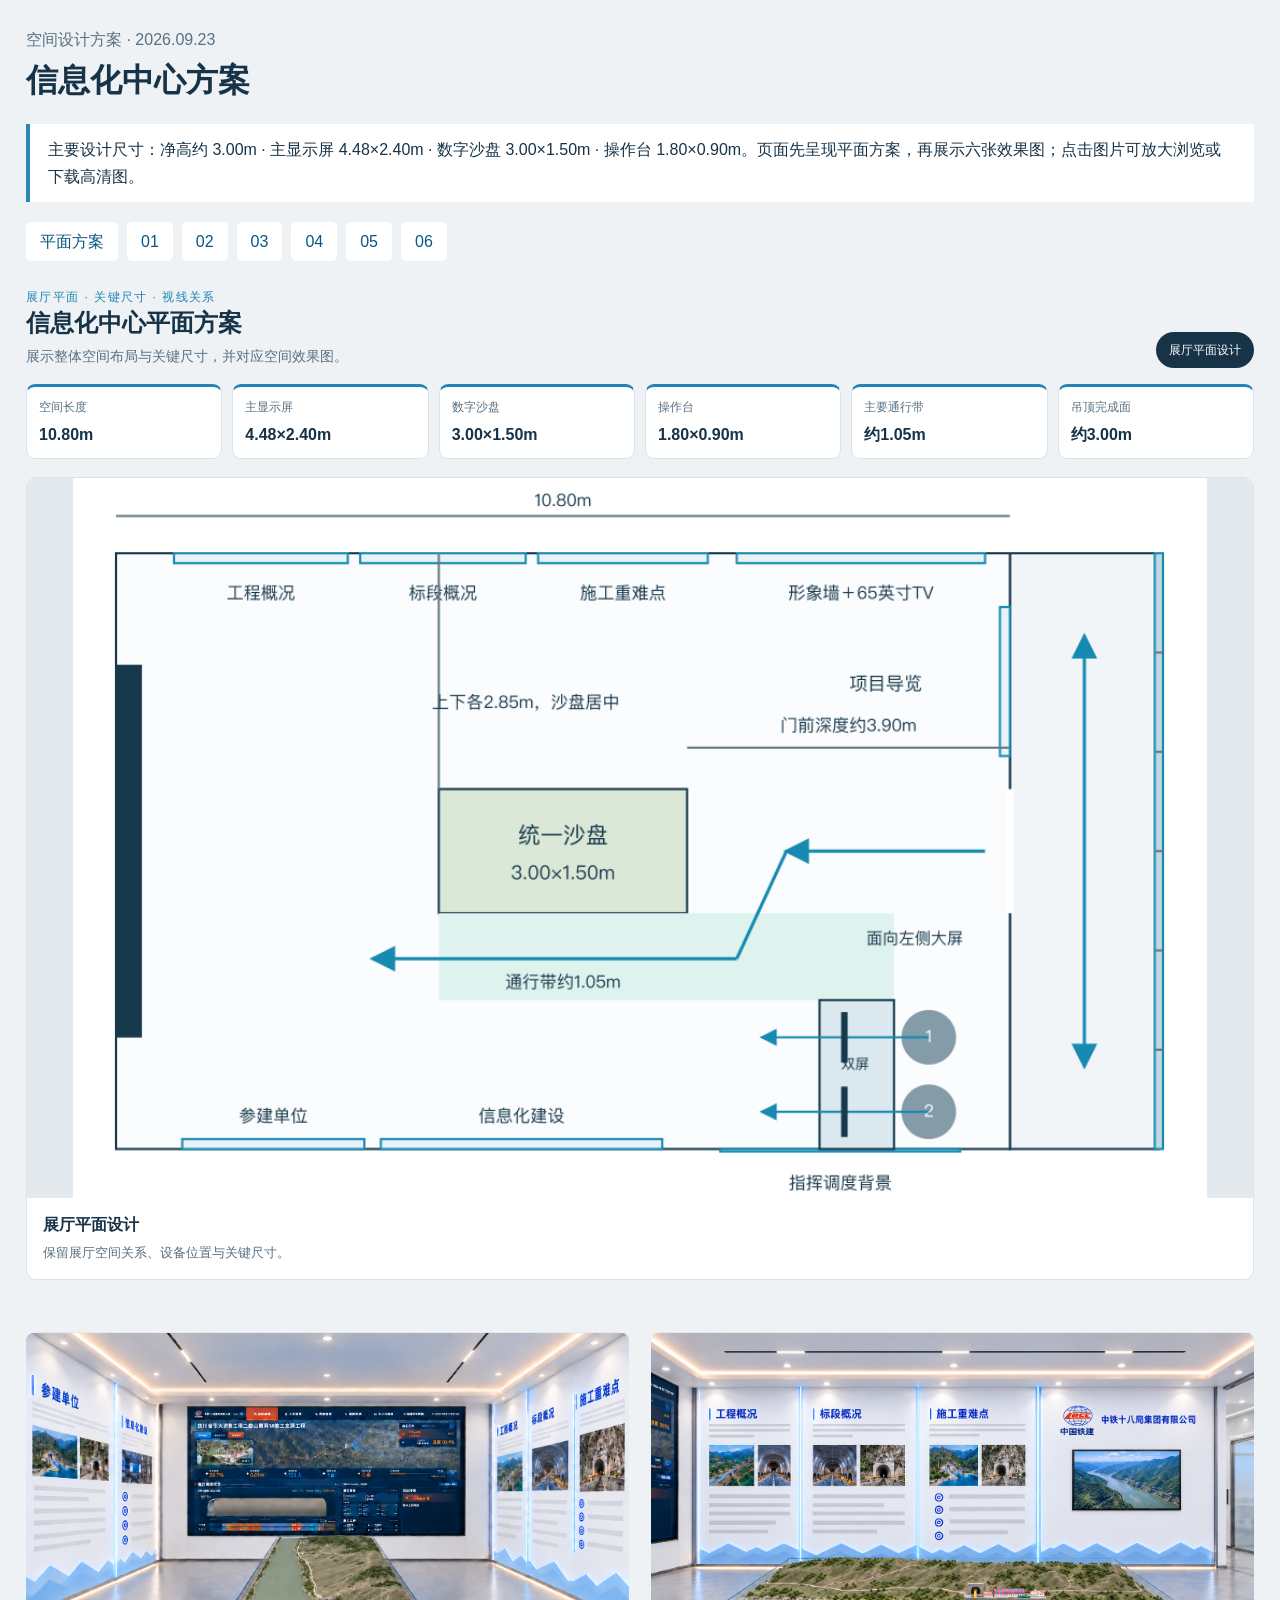
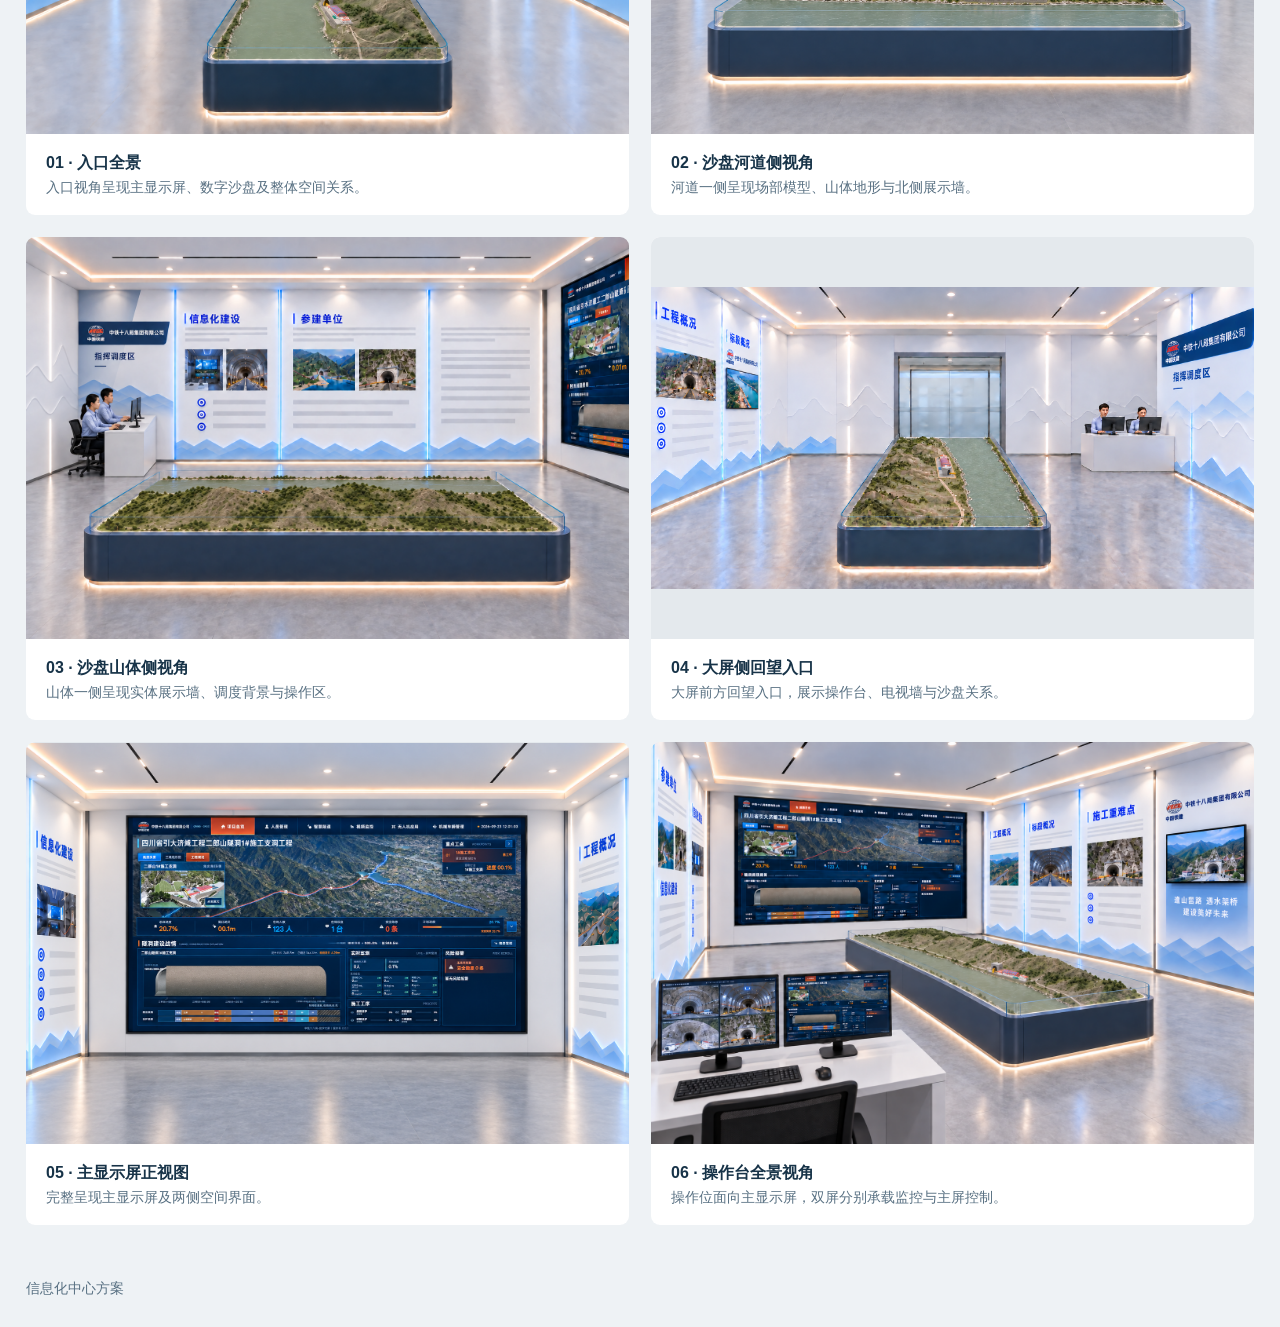
==== YDJM展厅效果图/信息化中心方案_平面图+效果图.html @ d5017b0e "Add YDJM exhibition visual deliverables" ====
<!doctype html>
<html lang="zh-CN">
<meta charset="utf-8">
<meta name="viewport" content="width=device-width,initial-scale=1">
<link rel="icon" href="data:,">
<title>信息化中心方案</title>
<style>*{box-sizing:border-box}body{margin:0;background:#eef2f5;color:#173348;font:16px/1.7 -apple-system,BlinkMacSystemFont,"PingFang SC",sans-serif}header,main,footer{max-width:1500px;margin:auto;padding:26px}h1{font-size:32px;margin:0 0 12px}.meta{color:#587082}.note{background:white;border-left:4px solid #2887b5;padding:12px 18px}nav{display:flex;flex-wrap:wrap;gap:9px;margin-top:20px}nav a{color:#075782;background:white;padding:6px 14px;border-radius:5px;text-decoration:none}main{display:grid;grid-template-columns:1fr 1fr;gap:22px}figure{margin:0;background:white;border-radius:9px;overflow:hidden}img{width:100%;display:block;aspect-ratio:1.5;object-fit:contain;background:#e4e9ed}figcaption{padding:15px 20px}figcaption span{display:block;font-size:14px;color:#587082}footer{font-size:14px;color:#587082}a{color:#075782}@media(max-width:850px){main{grid-template-columns:1fr}header,main,footer{padding:18px}h1{font-size:25px}.title-separator{display:none}.title-suffix{display:block}}</style>
<style>html{scroll-behavior:smooth}.image-open{display:block;width:100%;padding:0;border:0;cursor:zoom-in;background:transparent}.image-open:focus-visible{outline:3px solid #2184b4;outline-offset:-3px}dialog{border:0;padding:16px;background:#102536;color:white;width:96vw;max-width:1700px;max-height:96vh;border-radius:12px}dialog::backdrop{background:#000c}.viewer-tools{display:flex;gap:10px;align-items:center;flex-wrap:wrap;margin-bottom:12px}.viewer-tools button,.viewer-tools a{background:#fff;color:#15364a;border:0;border-radius:5px;padding:8px 14px;cursor:pointer;text-decoration:none;font:inherit}#viewer-title{flex:1}#viewer-image{width:100%;height:auto;max-height:78vh;object-fit:contain;aspect-ratio:auto;background:#102536}@media(max-width:700px){.viewer-tools{font-size:13px}}@media print{dialog,nav{display:none}main{display:block}figure{break-inside:avoid;margin-bottom:24px}}</style>
<header>
<div class="meta">空间设计方案 · 2026.09.23</div>
<h1>信息化中心方案</h1>
<p class="note">主要设计尺寸：净高约 3.00m · 主显示屏 4.48×2.40m · 数字沙盘 3.00×1.50m · 操作台 1.80×0.90m。页面先呈现平面方案，再展示六张效果图；点击图片可放大浏览或下载高清图。</p>
<nav>
<a href="#plan">平面方案</a>
<a href="#v01">01</a>
<a href="#v02">02</a>
<a href="#v03">03</a>
<a href="#v04">04</a>
<a href="#v05">05</a>
<a href="#v06">06</a>
</nav>
</header>
<style>
.plan-section{max-width:1500px;margin:0 auto;padding:0 26px 26px}.plan-intro{display:flex;align-items:flex-end;justify-content:space-between;gap:20px;margin-bottom:16px}.plan-intro h2{margin:0;color:#173348;font-size:24px;line-height:1.25}.plan-intro p{margin:7px 0 0;color:#587082;font-size:14px}.plan-eyebrow{color:#2184b4;font-size:12px;letter-spacing:.12em;text-transform:uppercase}.plan-badge{background:#173348;color:#fff;border-radius:999px;padding:8px 13px;font-size:12px;white-space:nowrap}.plan-specs{display:grid;grid-template-columns:repeat(6,minmax(0,1fr));gap:10px}.plan-spec{background:#fff;border:1px solid #d8e3e9;border-top:3px solid #2184b4;border-radius:9px;padding:10px 12px}.plan-spec strong{display:block;color:#587082;font-size:12px;font-weight:500}.plan-spec span{display:block;margin-top:3px;color:#173348;font-size:16px;font-weight:650}.plan-grid{display:grid;grid-template-columns:1.45fr 1fr;gap:18px;margin-top:18px}.plan-card{background:#fff;border:1px solid #d8e3e9;border-radius:10px;overflow:hidden}.plan-card--main{grid-row:span 2}.plan-card .image-open{background:#f4f8fa}.plan-card img{height:auto;aspect-ratio:auto;object-fit:contain}.plan-card figcaption{padding:13px 16px 15px}.plan-card figcaption b{display:block;color:#173348;font-size:16px}.plan-card figcaption span{display:block;margin-top:4px;color:#587082;font-size:13px}.plan-card--main img{max-height:540px}@media(max-width:1100px){.plan-specs{grid-template-columns:repeat(3,minmax(0,1fr))}.plan-grid{grid-template-columns:1fr 1fr}.plan-card--main{grid-row:auto}}@media(max-width:700px){.plan-section{padding:0 18px 18px}.plan-intro{display:block}.plan-badge{display:inline-block;margin-top:12px}.plan-specs{grid-template-columns:repeat(2,minmax(0,1fr))}.plan-grid{grid-template-columns:1fr}.plan-card--main img{max-height:none}}
</style>
<section id="plan" class="plan-section" aria-labelledby="plan-title">
<div class="plan-intro">
<div><div class="plan-eyebrow">展厅平面 · 关键尺寸 · 视线关系</div><h2 id="plan-title">信息化中心平面方案</h2><p>展示整体空间布局与关键尺寸，并对应空间效果图。</p></div>
<div class="plan-badge">展厅平面设计</div>
</div>
<div class="plan-specs" aria-label="关键尺寸">
<div class="plan-spec"><strong>空间长度</strong><span>10.80m</span></div>
<div class="plan-spec"><strong>主显示屏</strong><span>4.48×2.40m</span></div>
<div class="plan-spec"><strong>数字沙盘</strong><span>3.00×1.50m</span></div>
<div class="plan-spec"><strong>操作台</strong><span>1.80×0.90m</span></div>
<div class="plan-spec"><strong>主要通行带</strong><span>约1.05m</span></div>
<div class="plan-spec"><strong>吊顶完成面</strong><span>约3.00m</span></div>
</div>
<div class="plan-grid">
<figure class="plan-card plan-card--main"><button class="image-open" type="button" aria-label="放大展厅平面设计图"><img src="[data-uri]" alt="信息化中心展厅平面设计图（含关键尺寸）" loading="lazy"></button><figcaption><b>展厅平面设计</b><span>保留展厅空间关系、设备位置与关键尺寸。</span></figcaption></figure>
</div>
</section>
<style>.plan-grid{display:block}.plan-card--main{max-width:none}.plan-card--main img{max-height:720px}</style>
<main>
<figure id="v01">
<button class="image-open" type="button" aria-label="放大查看图片">
<img src="[data-uri]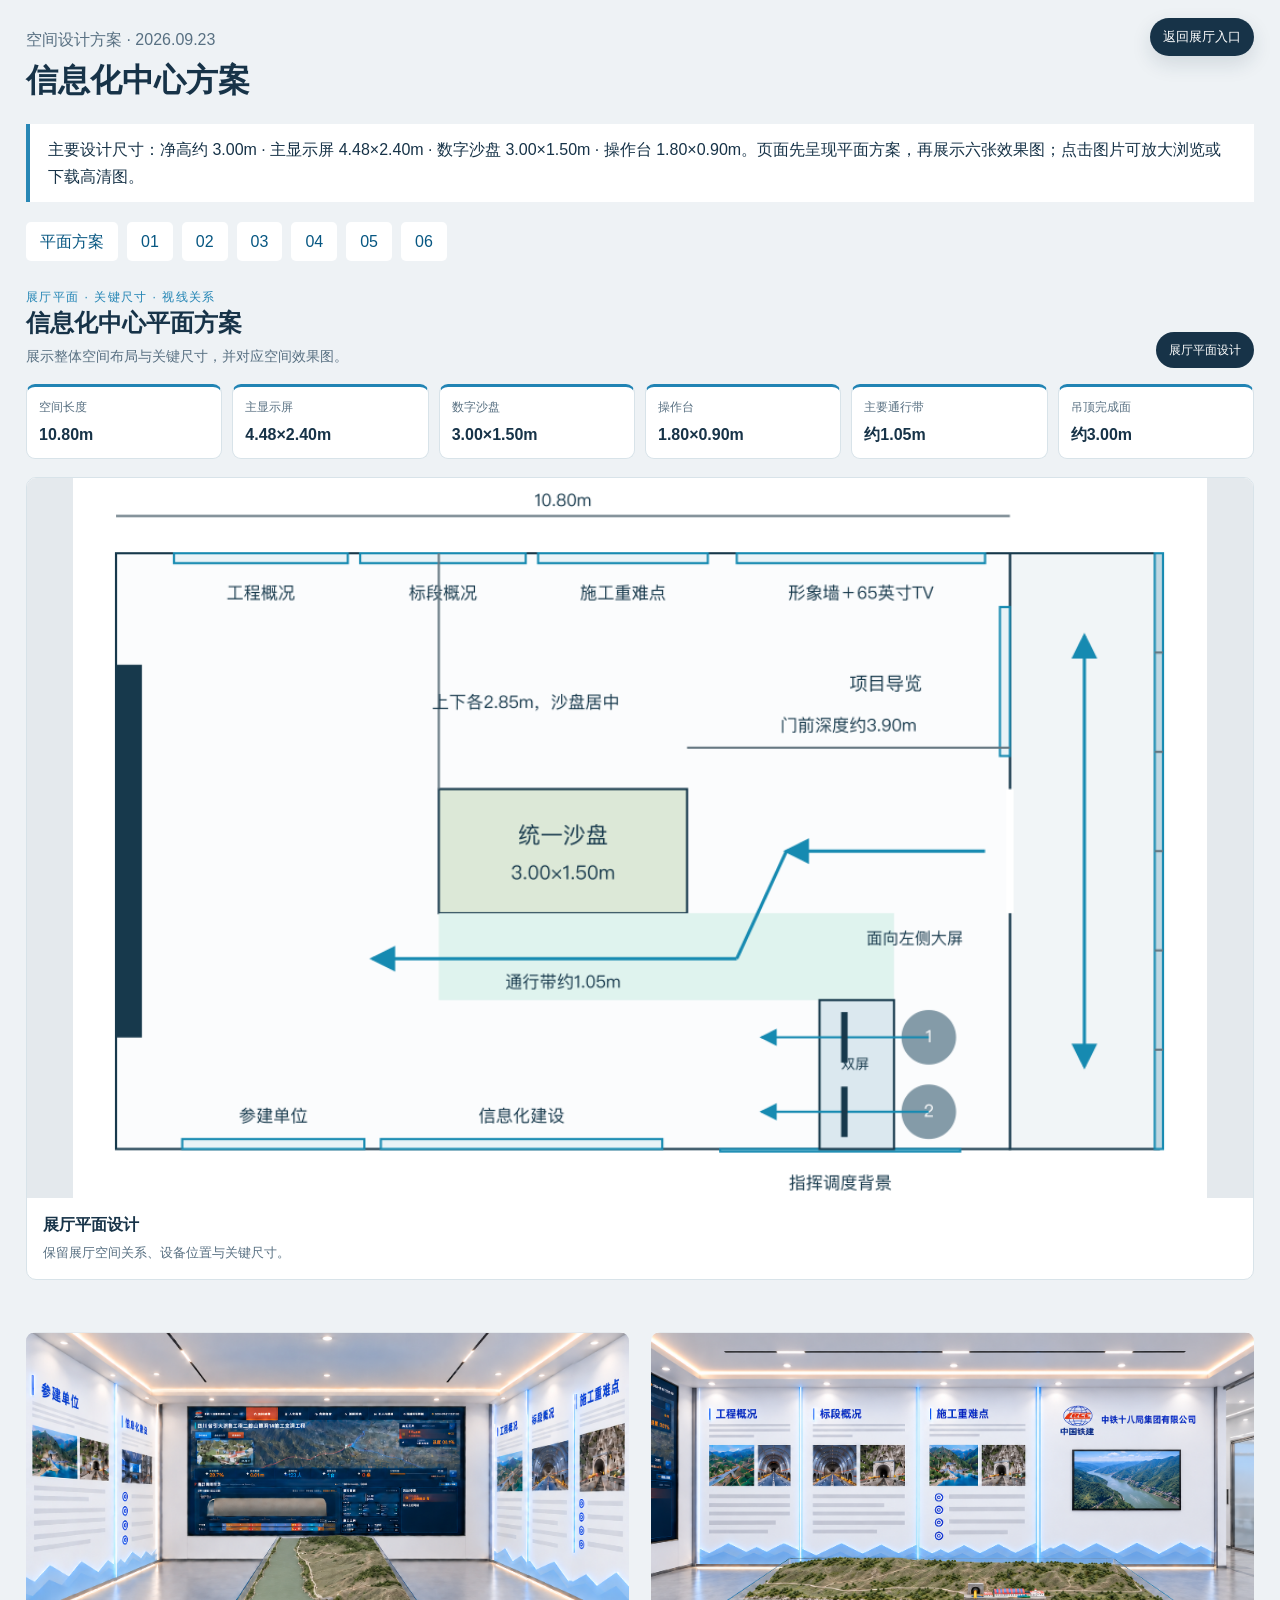
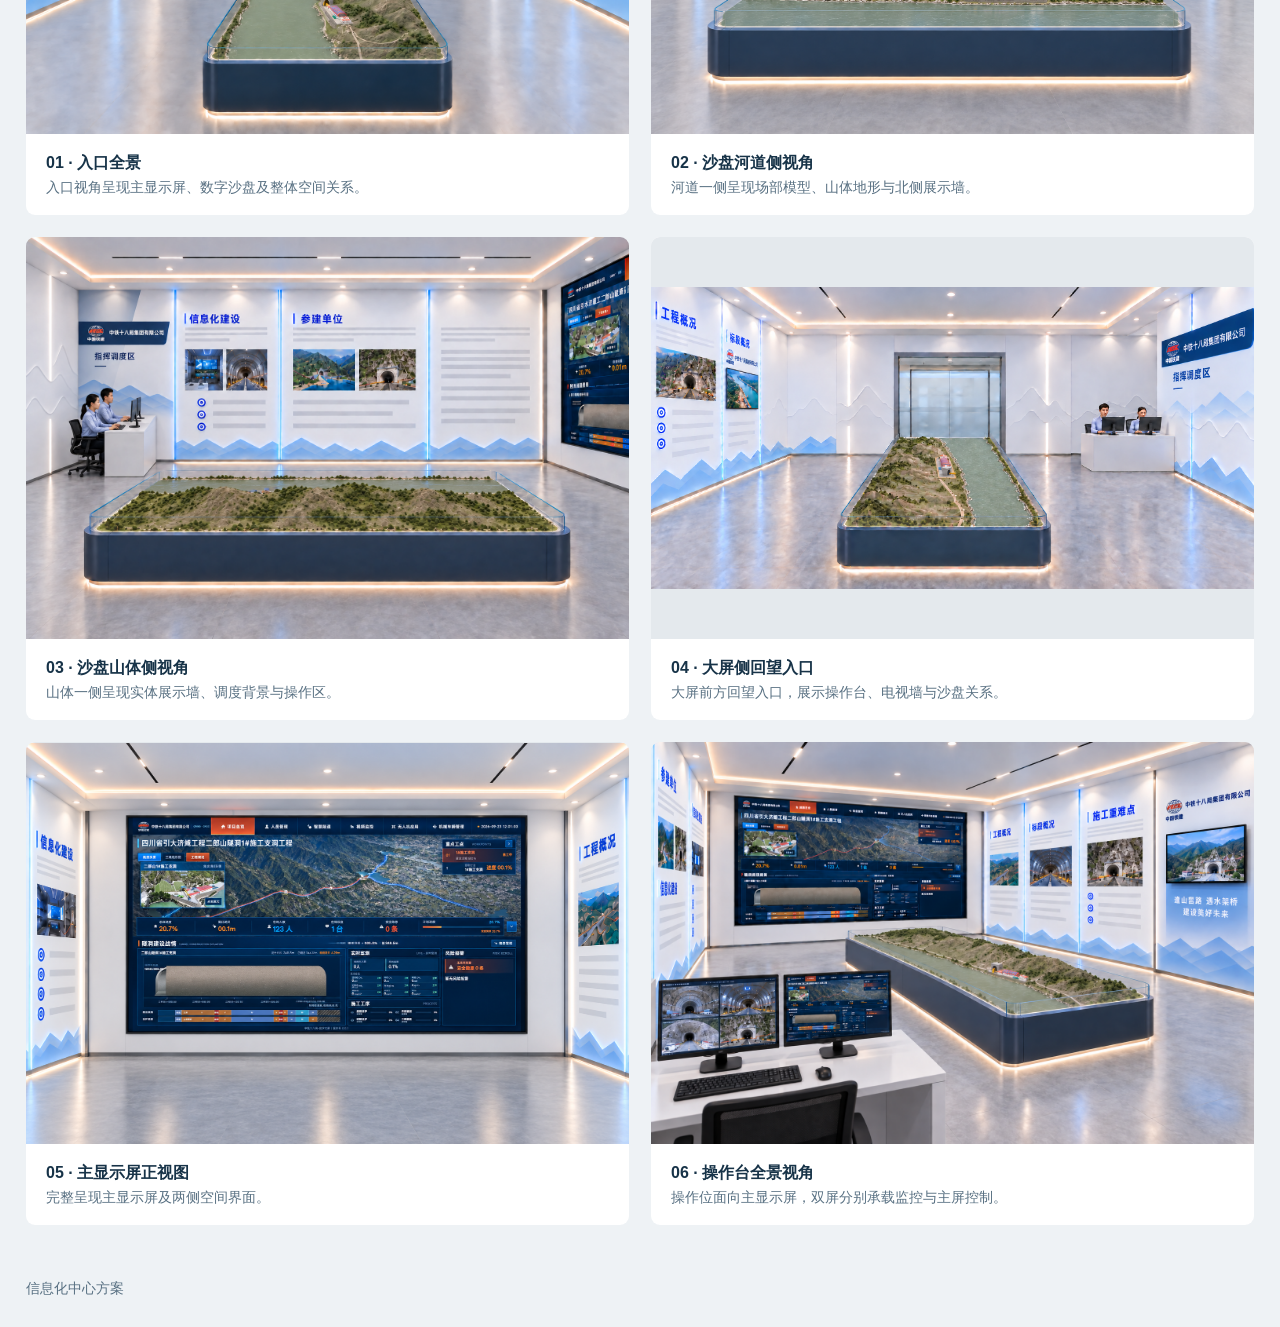
